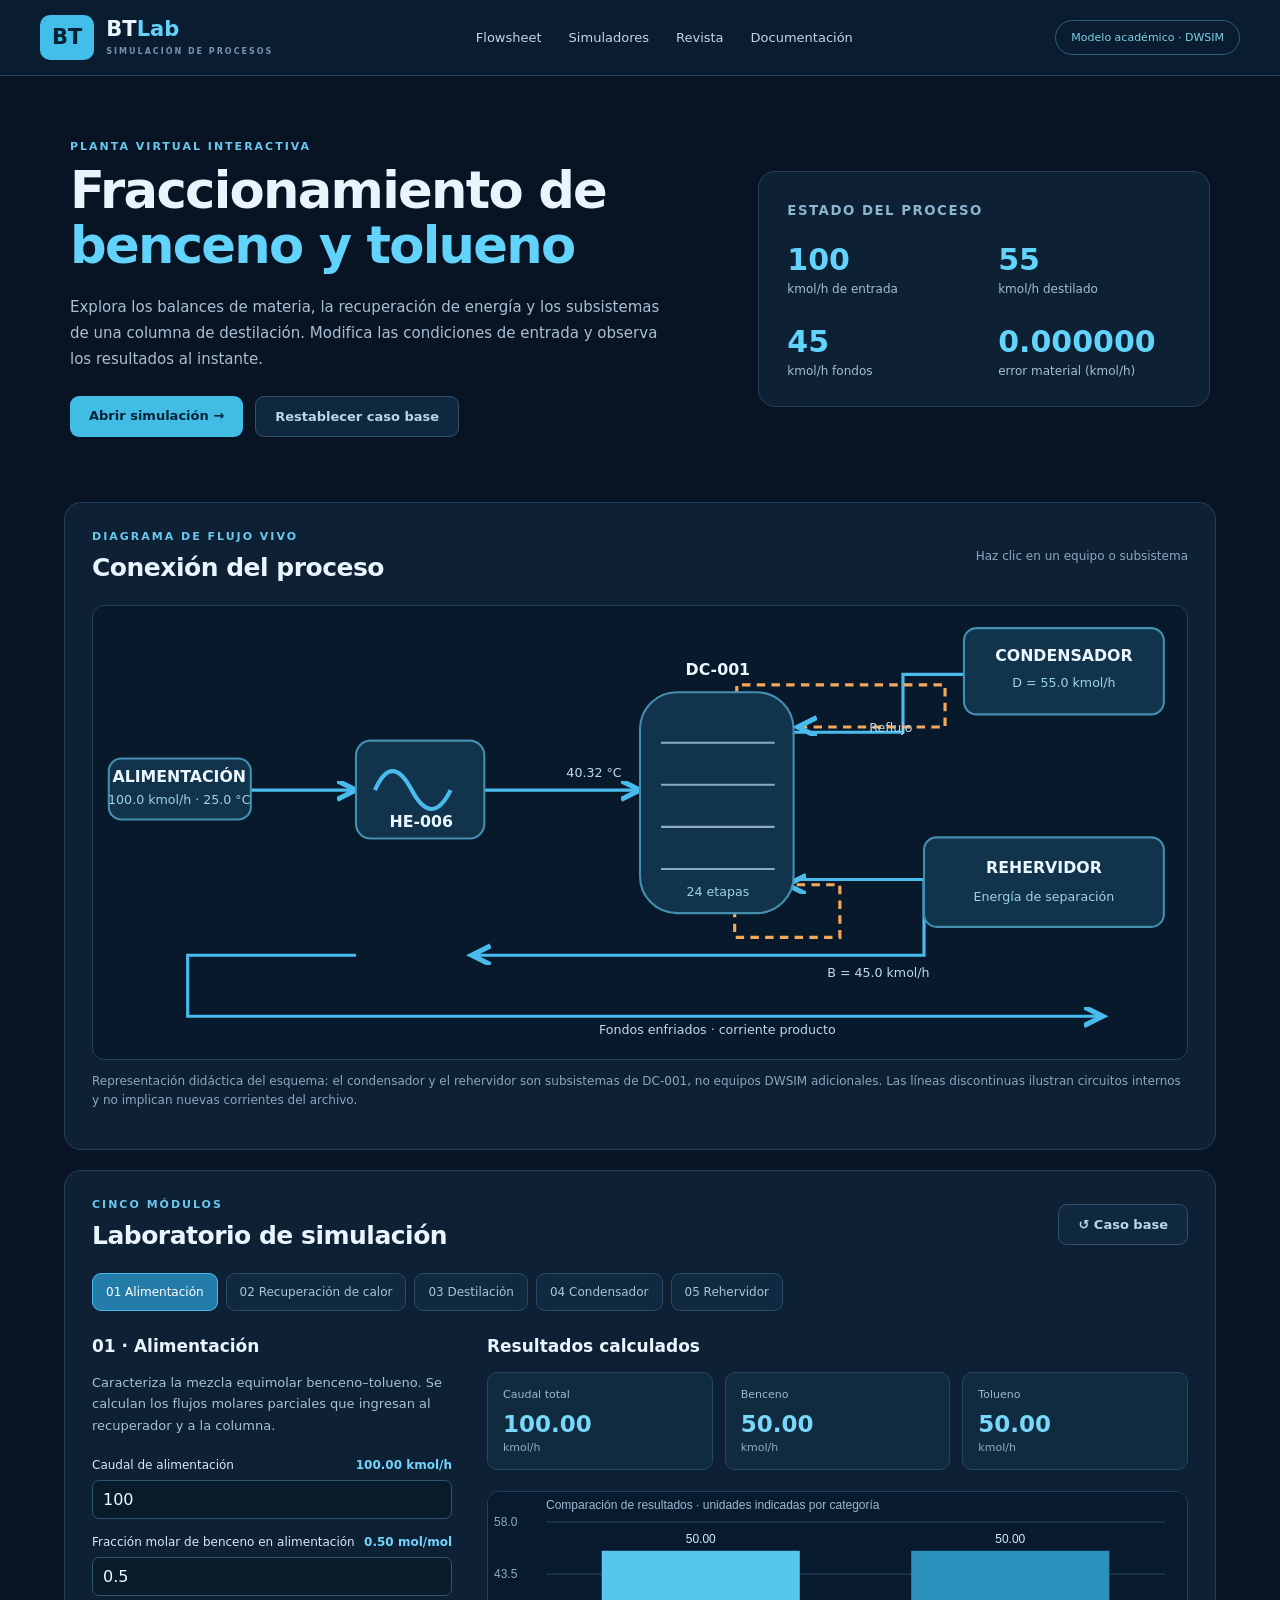
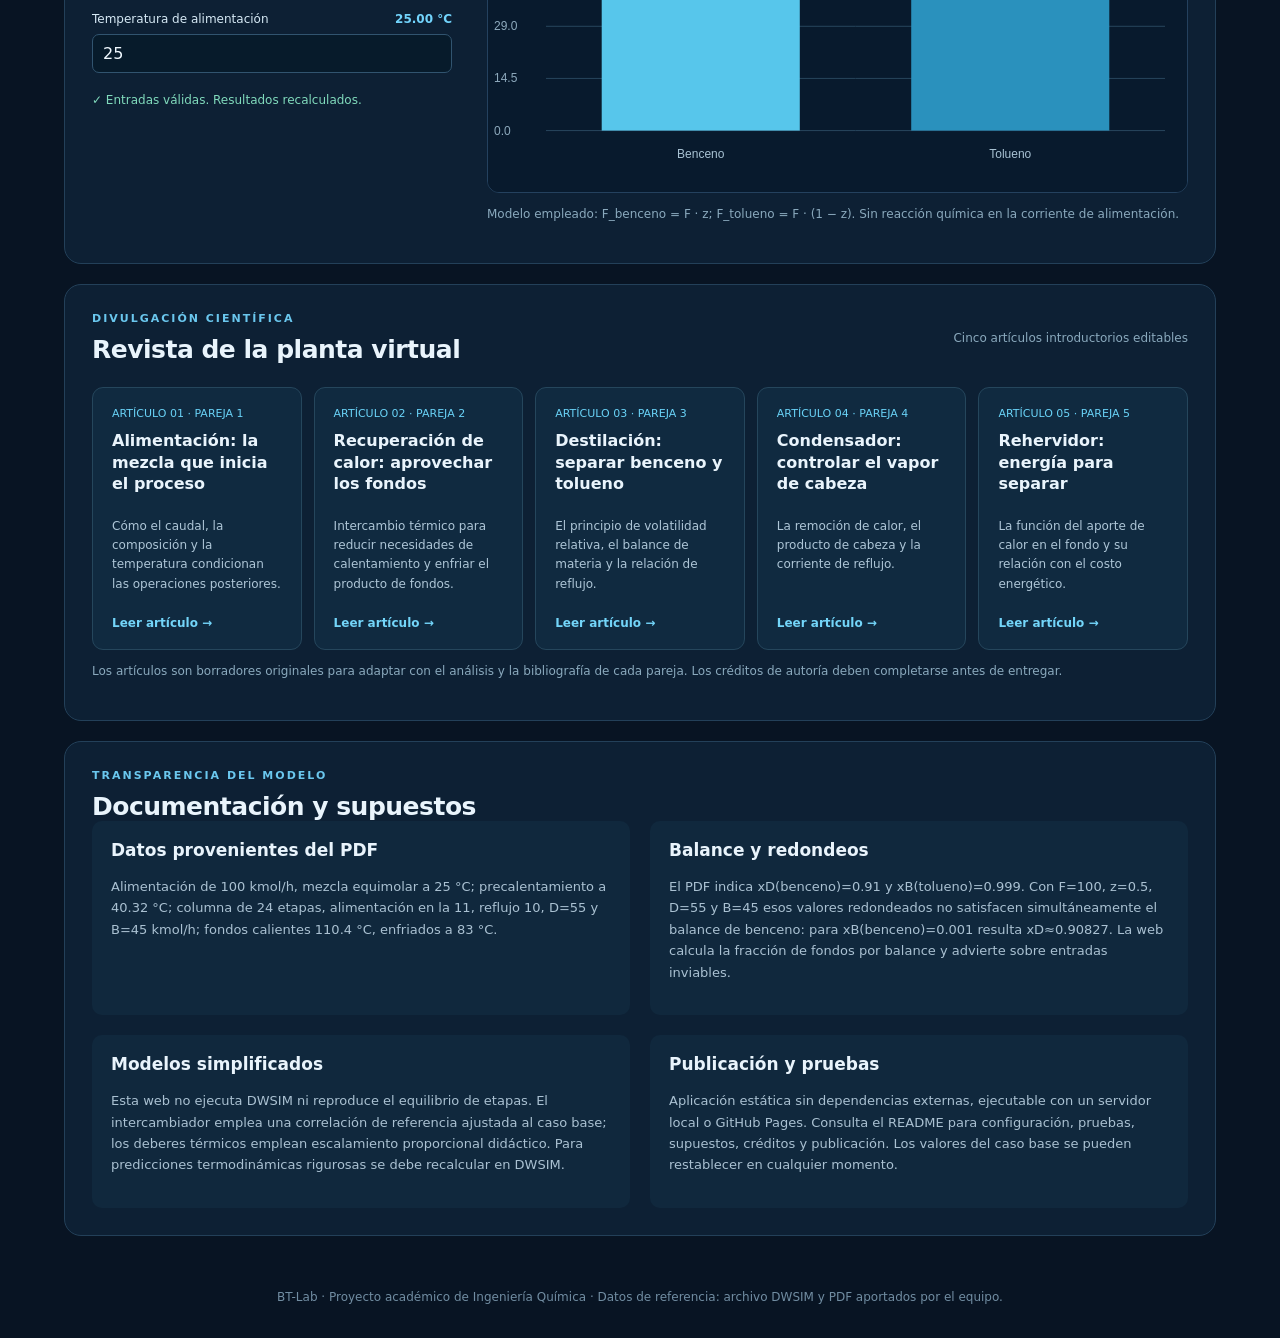
==== index.html @ 38422812 "Add files via upload" ====
<!doctype html><html lang="es"><head><meta charset="UTF-8"><meta name="viewport" content="width=device-width,initial-scale=1"><title>BT-Lab | Fraccionamiento Benceno–Tolueno</title><link rel="stylesheet" href="src/style.css"></head><body><header class="top"><a href="#inicio" class="brand"><span class="logo">BT</span><span>BT<span class="accent">Lab</span><small>SIMULACIÓN DE PROCESOS</small></span></a><nav><a href="#inicio">Flowsheet</a><a href="#simulacion">Simuladores</a><a href="#revista">Revista</a><a href="#documentacion">Documentación</a></nav><span class="pill">Modelo académico · DWSIM</span></header><main><section id="inicio" class="hero"><div><p class="eyebrow">PLANTA VIRTUAL INTERACTIVA</p><h1>Fraccionamiento de <span>benceno y tolueno</span></h1><p>Explora los balances de materia, la recuperación de energía y los subsistemas de una columna de destilación. Modifica las condiciones de entrada y observa los resultados al instante.</p><div class="actions"><a class="primary" href="#simulacion">Abrir simulación →</a><button id="resetTop" class="secondary">Restablecer caso base</button></div></div><div class="summary"><small>ESTADO DEL PROCESO</small><div class="numbers"><div><strong id="sumF">100</strong><span>kmol/h de entrada</span></div><div><strong id="sumD">55</strong><span>kmol/h destilado</span></div><div><strong id="sumB">45</strong><span>kmol/h fondos</span></div><div><strong id="sumBalance">0</strong><span>error material (kmol/h)</span></div></div></div></section><section class="panel"><div class="sectionhead"><div><p class="eyebrow">DIAGRAMA DE FLUJO VIVO</p><h2>Conexión del proceso</h2></div><span class="hint">Haz clic en un equipo o subsistema</span></div><div class="flowwrap"><svg viewBox="0 0 1040 430" role="img" aria-label="Flujo de alimentación por intercambiador hacia columna, destilado superior, fondos hacia intercambiador, condensador y rehervidor" id="flowsheet"><defs><marker id="arrow" markerWidth="8" markerHeight="8" refX="6" refY="3" orient="auto"><path d="M0 0 L6 3 L0 6" fill="none" stroke="#49bbec" stroke-width="1.6"/></marker></defs><g class="pipe" fill="none" stroke="#49bbec" stroke-width="3" marker-end="url(#arrow)"><path d="M60 175 H250"/><path d="M370 175 H520"/><path d="M650 120 H770 V65 H850"/><path d="M650 260 H790 V332 H360"/><path d="M250 332 H90 V390 H960"/></g><g fill="none" stroke="#f3a85c" stroke-width="3" stroke-dasharray="8 6" marker-end="url(#arrow)"><path d="M612 112 V75 H810 V115 H670"/><path d="M610 260 V315 H710 V265 H660"/></g><g class="unit" data-mod="feed"><rect x="15" y="145" width="135" height="58" rx="12"/><text x="82" y="167">ALIMENTACIÓN</text><text class="small" x="82" y="188" id="svgFeed">100 kmol/h · 25 °C</text></g><g class="unit" data-mod="hx"><rect x="250" y="128" width="122" height="93" rx="14"/><path d="M268 175 Q284 139 303 175 T340 175" fill="none" stroke="#49bbec" stroke-width="4"/><text x="312" y="210">HE-006</text></g><g class="unit" data-mod="column"><rect x="520" y="82" width="146" height="210" rx="35"/><path d="M540 130 H648 M540 170 H648 M540 210 H648 M540 250 H648" stroke="#89a9c5" stroke-width="2"/><text x="594" y="66">DC-001</text><text class="small" x="594" y="276">24 etapas</text></g><g class="unit" data-mod="condenser"><rect x="828" y="21" width="190" height="82" rx="12"/><text x="923" y="52">CONDENSADOR</text><text class="small" x="923" y="77" id="svgD">D = 55 kmol/h</text></g><g class="unit" data-mod="reboiler"><rect x="790" y="220" width="228" height="85" rx="12"/><text x="904" y="254">REHERVIDOR</text><text class="small" x="904" y="280">Energía de separación</text></g><text class="stream" x="450" y="163" id="svgPre">40.32 °C</text><text class="stream" x="698" y="353" id="svgB">B = 45 kmol/h</text><text class="stream" x="481" y="407">Fondos enfriados · corriente producto</text><text class="stream" x="738" y="120">Reflujo</text></svg></div><p class="footnote">Representación didáctica del esquema: el condensador y el rehervidor son subsistemas de DC-001, no equipos DWSIM adicionales. Las líneas discontinuas ilustran circuitos internos y no implican nuevas corrientes del archivo.</p></section><section id="simulacion" class="panel"><div class="sectionhead"><div><p class="eyebrow">CINCO MÓDULOS</p><h2>Laboratorio de simulación</h2></div><button id="reset" class="secondary">↺ Caso base</button></div><div class="tabs" role="tablist" id="tabs"><button data-tab="feed" class="selected">01 Alimentación</button><button data-tab="hx">02 Recuperación de calor</button><button data-tab="column">03 Destilación</button><button data-tab="condenser">04 Condensador</button><button data-tab="reboiler">05 Rehervidor</button></div><div class="simgrid"><div><div id="description"></div><div id="controls" class="controls"></div><div class="alert" id="alert" role="status"></div></div><div><h3>Resultados calculados</h3><div id="results" class="resultgrid"></div><canvas id="chart" width="780" height="340" aria-label="Gráfica de resultados calculados"></canvas><p id="method" class="footnote"></p></div></div></section><section id="revista" class="panel"><div class="sectionhead"><div><p class="eyebrow">DIVULGACIÓN CIENTÍFICA</p><h2>Revista de la planta virtual</h2></div><span class="hint">Cinco artículos introductorios editables</span></div><div id="articles" class="articles"></div><p class="footnote">Los artículos son borradores originales para adaptar con el análisis y la bibliografía de cada pareja. Los créditos de autoría deben completarse antes de entregar.</p></section><section id="documentacion" class="panel"><p class="eyebrow">TRANSPARENCIA DEL MODELO</p><h2>Documentación y supuestos</h2><div class="docgrid"><div><h3>Datos provenientes del PDF</h3><p>Alimentación de 100 kmol/h, mezcla equimolar a 25 °C; precalentamiento a 40.32 °C; columna de 24 etapas, alimentación en la 11, reflujo 10, D=55 y B=45 kmol/h; fondos calientes 110.4 °C, enfriados a 83 °C.</p></div><div><h3>Balance y redondeos</h3><p>El PDF indica xD(benceno)=0.91 y xB(tolueno)=0.999. Con F=100, z=0.5, D=55 y B=45 esos valores redondeados no satisfacen simultáneamente el balance de benceno: para xB(benceno)=0.001 resulta xD≈0.90827. La web calcula la fracción de fondos por balance y advierte sobre entradas inviables.</p></div><div><h3>Modelos simplificados</h3><p>Esta web no ejecuta DWSIM ni reproduce el equilibrio de etapas. El intercambiador emplea una correlación de referencia ajustada al caso base; los deberes térmicos emplean escalamiento proporcional didáctico. Para predicciones termodinámicas rigurosas se debe recalcular en DWSIM.</p></div><div><h3>Publicación y pruebas</h3><p>Aplicación estática sin dependencias externas, ejecutable con un servidor local o GitHub Pages. Consulta el README para configuración, pruebas, supuestos, créditos y publicación. Los valores del caso base se pueden restablecer en cualquier momento.</p></div></div></section></main><footer>BT-Lab · Proyecto académico de Ingeniería Química · Datos de referencia: archivo DWSIM y PDF aportados por el equipo.</footer><script type="module" src="src/app.js"></script></body></html>
---- src/style.css ----
:root{font-family:Inter,ui-sans-serif,system-ui,-apple-system,Segoe UI,sans-serif;color:#e9f4fc;background:#081423;font-synthesis:none}*{box-sizing:border-box}html{scroll-behavior:smooth}body{margin:0}button,input{font:inherit}a{color:inherit;text-decoration:none}button{cursor:pointer}.top{height:76px;border-bottom:1px solid #23405b;display:flex;align-items:center;justify-content:space-between;padding:0 max(30px,calc((100vw - 1200px)/2));background:#0a1c30;position:sticky;top:0;z-index:10;gap:16px}.brand{display:flex;align-items:center;gap:12px;font-size:21px;font-weight:850;line-height:1}.brand small{display:block;color:#7792aa;font-size:8px;letter-spacing:2px;margin-top:8px}.logo{background:#42bfe9;color:#052235;border-radius:10px;padding:12px}.accent,.hero h1 span{color:#62d3fa}.top nav{display:flex;gap:27px;font-size:13px;color:#c3d6e6}.top nav a:hover{color:#62d3fa}.pill{border:1px solid #2d6077;border-radius:25px;color:#82cfe4;padding:10px 15px;font-size:11px}main{max-width:1200px;margin:auto;padding:0 24px}.hero{display:grid;grid-template-columns:1.4fr 1fr;gap:56px;padding:64px 6px 45px;align-items:center}.eyebrow{color:#6ac7ee;font-size:11px;font-weight:750;letter-spacing:2px;margin:0 0 10px}h1{font-size:clamp(34px,4vw,54px);line-height:1.08;letter-spacing:-1.7px;margin:8px 0 20px}h2{font-size:25px;letter-spacing:-.5px;margin:0}h3{font-size:17px;margin:0 0 16px}.hero p:not(.eyebrow){line-height:1.75;color:#a8bfd2;font-size:15px;max-width:600px}.actions{display:flex;gap:12px;margin-top:24px;flex-wrap:wrap}.primary,.secondary{padding:12px 19px;border-radius:9px;border:1px solid #31516d;font-size:13px;font-weight:700}.primary{background:#41bde5;color:#062238;border:none}.secondary{background:#10283f;color:#b7d7e8}.primary:hover{background:#81dafa}.secondary:hover{background:#173c59}.summary,.panel{background:#0d2034;border:1px solid #234059;border-radius:17px}.summary{padding:28px}.summary small{letter-spacing:1.5px;color:#8bb4cd;font-weight:700}.numbers{display:grid;grid-template-columns:1fr 1fr;gap:28px;margin-top:23px}.numbers div{display:flex;flex-direction:column;gap:5px}.numbers strong{color:#62d3fa;font-size:30px}.numbers span{font-size:12px;color:#a4bfd0}.panel{margin:20px 0;padding:27px}.sectionhead{display:flex;justify-content:space-between;align-items:center;margin-bottom:23px;gap:20px}.hint,.footnote{color:#8aa9bd;font-size:12px;line-height:1.6}.flowwrap{overflow:auto;background:#07192b;border:1px solid #234159;border-radius:12px}#flowsheet{width:100%;min-width:850px;height:auto;display:block}#flowsheet .unit{cursor:pointer}#flowsheet .unit rect{fill:#12334c;stroke:#448eb0;stroke-width:2}#flowsheet .unit:hover rect{stroke:#7ee9ff;fill:#194862}#flowsheet .unit text{fill:#ebf7ff;font-size:15px;text-anchor:middle;font-weight:750;pointer-events:none}#flowsheet .unit .small{fill:#9cd2e7;font-weight:500;font-size:12px}#flowsheet .stream{fill:#bedbea;font-size:12px}.tabs{display:flex;flex-wrap:wrap;gap:8px;margin-bottom:25px}.tabs button{border:1px solid #294b66;background:#102940;color:#a7c4d7;padding:11px 13px;border-radius:9px;font-size:12px}.tabs button.selected{background:#247da9;color:white;border-color:#45bdeb}.simgrid{display:grid;grid-template-columns:360px 1fr;gap:35px}.subdesc{color:#a7c0d2;line-height:1.65;font-size:13px}.controls{display:grid;gap:16px;margin-top:22px}.field{display:block}.field span{display:flex;justify-content:space-between;color:#d6e9f5;font-size:12px;margin-bottom:8px}.field b{color:#72d4fc;font-weight:600}.field input{width:100%;accent-color:#51c5e9}.field input[type=number]{background:#071b2b;color:#f0f9ff;border:1px solid #31546f;border-radius:7px;padding:9px 10px}.resultgrid{display:grid;grid-template-columns:repeat(3,minmax(0,1fr));gap:12px;margin-bottom:21px}.result{background:#102a40;border:1px solid #244760;padding:15px;border-radius:10px;min-height:93px}.result small{display:block;color:#9bbace;font-size:11px;margin-bottom:10px}.result strong{font-size:23px;color:#79d8fa;word-break:break-word}.result em{display:block;font-style:normal;color:#8eacc0;font-size:11px;margin-top:4px}.alert{min-height:20px;margin-top:18px;font-size:12px;line-height:1.5;color:#ffbd80}.alert.ok{color:#80dabc}#chart{width:100%;background:#081a2d;border:1px solid #24415e;border-radius:12px;display:block}.articles{display:grid;grid-template-columns:repeat(5,1fr);gap:12px}.article{background:#102a40;border:1px solid #25465c;border-radius:11px;padding:19px;display:flex;flex-direction:column;gap:10px}.article small{color:#69d2f6;font-size:11px}.article h3{font-size:16px;line-height:1.35;margin:0}.article p{font-size:12px;color:#aec6d7;line-height:1.6;flex:1}.article a{color:#73d5f9;font-size:12px;font-weight:700}.docgrid{display:grid;grid-template-columns:1fr 1fr;gap:20px}.docgrid>div{background:#10283d;padding:19px;border-radius:10px}.docgrid p{color:#aac1d2;line-height:1.65;font-size:13px}footer{text-align:center;padding:34px 20px;color:#718da2;font-size:12px}@media(max-width:950px){.hero,.simgrid{grid-template-columns:1fr}.articles{grid-template-columns:repeat(2,1fr)}.top nav{gap:10px}.pill{display:none}}@media(max-width:600px){.top{padding:12px 16px;height:auto;align-items:flex-start}.top nav{flex-wrap:wrap;justify-content:flex-end;font-size:11px}main{padding:0 12px}.hero{padding:38px 4px 14px;gap:24px}.panel{padding:18px}.sectionhead{align-items:flex-start}.resultgrid{grid-template-columns:repeat(2,1fr)}.docgrid,.articles{grid-template-columns:1fr}h1{font-size:36px}}
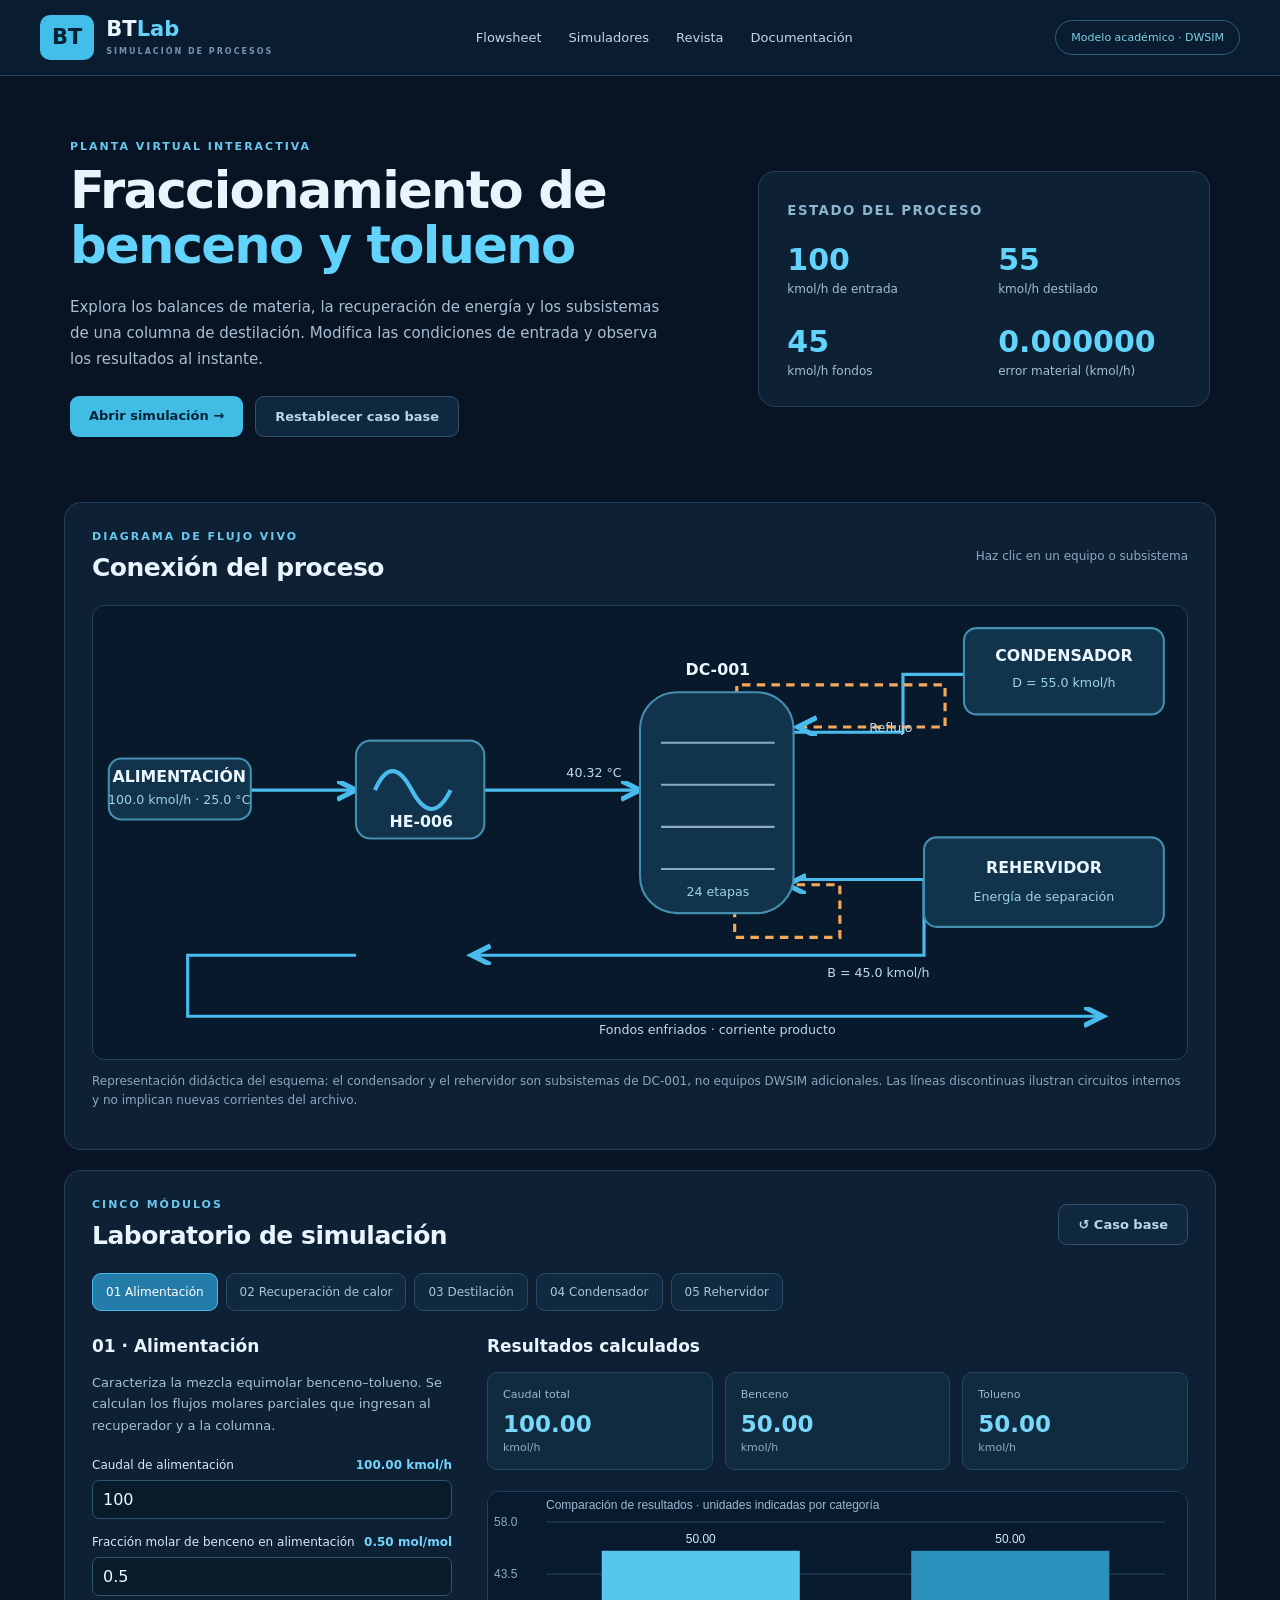
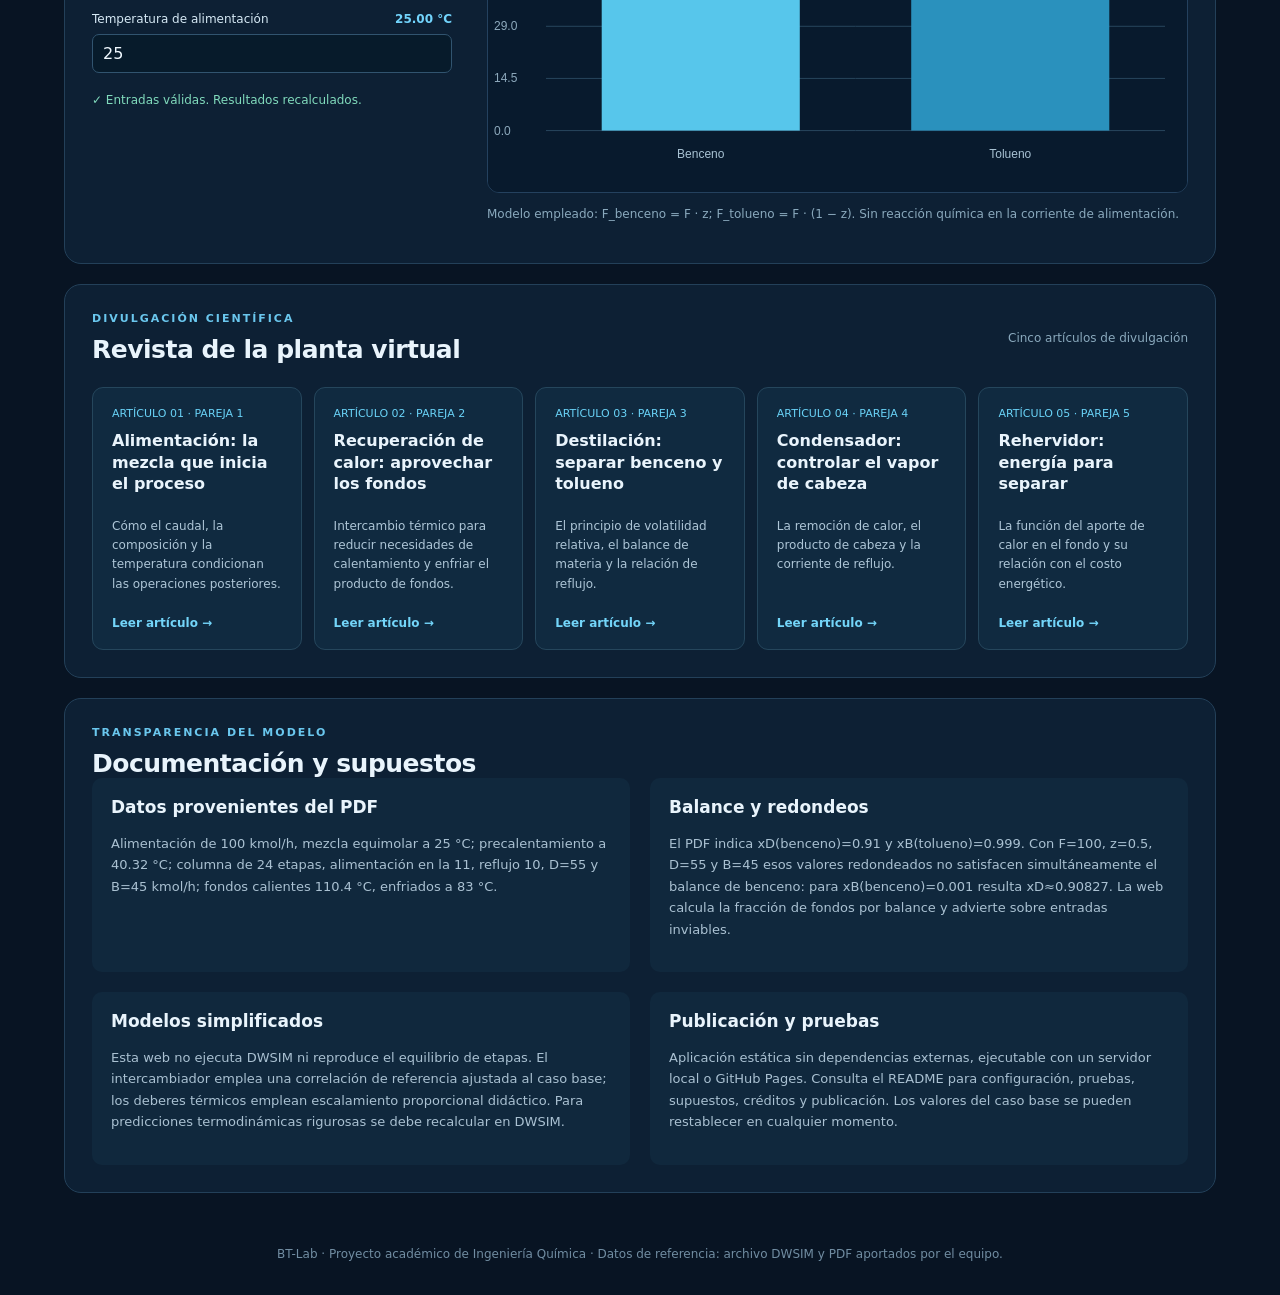
==== commit 8254d998: "Add files via upload" ====
--- a/index.html
+++ b/index.html
@@ -1 +1 @@
-<!doctype html><html lang="es"><head><meta charset="UTF-8"><meta name="viewport" content="width=device-width,initial-scale=1"><title>BT-Lab | Fraccionamiento Benceno–Tolueno</title><link rel="stylesheet" href="src/style.css"></head><body><header class="top"><a href="#inicio" class="brand"><span class="logo">BT</span><span>BT<span class="accent">Lab</span><small>SIMULACIÓN DE PROCESOS</small></span></a><nav><a href="#inicio">Flowsheet</a><a href="#simulacion">Simuladores</a><a href="#revista">Revista</a><a href="#documentacion">Documentación</a></nav><span class="pill">Modelo académico · DWSIM</span></header><main><section id="inicio" class="hero"><div><p class="eyebrow">PLANTA VIRTUAL INTERACTIVA</p><h1>Fraccionamiento de <span>benceno y tolueno</span></h1><p>Explora los balances de materia, la recuperación de energía y los subsistemas de una columna de destilación. Modifica las condiciones de entrada y observa los resultados al instante.</p><div class="actions"><a class="primary" href="#simulacion">Abrir simulación →</a><button id="resetTop" class="secondary">Restablecer caso base</button></div></div><div class="summary"><small>ESTADO DEL PROCESO</small><div class="numbers"><div><strong id="sumF">100</strong><span>kmol/h de entrada</span></div><div><strong id="sumD">55</strong><span>kmol/h destilado</span></div><div><strong id="sumB">45</strong><span>kmol/h fondos</span></div><div><strong id="sumBalance">0</strong><span>error material (kmol/h)</span></div></div></div></section><section class="panel"><div class="sectionhead"><div><p class="eyebrow">DIAGRAMA DE FLUJO VIVO</p><h2>Conexión del proceso</h2></div><span class="hint">Haz clic en un equipo o subsistema</span></div><div class="flowwrap"><svg viewBox="0 0 1040 430" role="img" aria-label="Flujo de alimentación por intercambiador hacia columna, destilado superior, fondos hacia intercambiador, condensador y rehervidor" id="flowsheet"><defs><marker id="arrow" markerWidth="8" markerHeight="8" refX="6" refY="3" orient="auto"><path d="M0 0 L6 3 L0 6" fill="none" stroke="#49bbec" stroke-width="1.6"/></marker></defs><g class="pipe" fill="none" stroke="#49bbec" stroke-width="3" marker-end="url(#arrow)"><path d="M60 175 H250"/><path d="M370 175 H520"/><path d="M650 120 H770 V65 H850"/><path d="M650 260 H790 V332 H360"/><path d="M250 332 H90 V390 H960"/></g><g fill="none" stroke="#f3a85c" stroke-width="3" stroke-dasharray="8 6" marker-end="url(#arrow)"><path d="M612 112 V75 H810 V115 H670"/><path d="M610 260 V315 H710 V265 H660"/></g><g class="unit" data-mod="feed"><rect x="15" y="145" width="135" height="58" rx="12"/><text x="82" y="167">ALIMENTACIÓN</text><text class="small" x="82" y="188" id="svgFeed">100 kmol/h · 25 °C</text></g><g class="unit" data-mod="hx"><rect x="250" y="128" width="122" height="93" rx="14"/><path d="M268 175 Q284 139 303 175 T340 175" fill="none" stroke="#49bbec" stroke-width="4"/><text x="312" y="210">HE-006</text></g><g class="unit" data-mod="column"><rect x="520" y="82" width="146" height="210" rx="35"/><path d="M540 130 H648 M540 170 H648 M540 210 H648 M540 250 H648" stroke="#89a9c5" stroke-width="2"/><text x="594" y="66">DC-001</text><text class="small" x="594" y="276">24 etapas</text></g><g class="unit" data-mod="condenser"><rect x="828" y="21" width="190" height="82" rx="12"/><text x="923" y="52">CONDENSADOR</text><text class="small" x="923" y="77" id="svgD">D = 55 kmol/h</text></g><g class="unit" data-mod="reboiler"><rect x="790" y="220" width="228" height="85" rx="12"/><text x="904" y="254">REHERVIDOR</text><text class="small" x="904" y="280">Energía de separación</text></g><text class="stream" x="450" y="163" id="svgPre">40.32 °C</text><text class="stream" x="698" y="353" id="svgB">B = 45 kmol/h</text><text class="stream" x="481" y="407">Fondos enfriados · corriente producto</text><text class="stream" x="738" y="120">Reflujo</text></svg></div><p class="footnote">Representación didáctica del esquema: el condensador y el rehervidor son subsistemas de DC-001, no equipos DWSIM adicionales. Las líneas discontinuas ilustran circuitos internos y no implican nuevas corrientes del archivo.</p></section><section id="simulacion" class="panel"><div class="sectionhead"><div><p class="eyebrow">CINCO MÓDULOS</p><h2>Laboratorio de simulación</h2></div><button id="reset" class="secondary">↺ Caso base</button></div><div class="tabs" role="tablist" id="tabs"><button data-tab="feed" class="selected">01 Alimentación</button><button data-tab="hx">02 Recuperación de calor</button><button data-tab="column">03 Destilación</button><button data-tab="condenser">04 Condensador</button><button data-tab="reboiler">05 Rehervidor</button></div><div class="simgrid"><div><div id="description"></div><div id="controls" class="controls"></div><div class="alert" id="alert" role="status"></div></div><div><h3>Resultados calculados</h3><div id="results" class="resultgrid"></div><canvas id="chart" width="780" height="340" aria-label="Gráfica de resultados calculados"></canvas><p id="method" class="footnote"></p></div></div></section><section id="revista" class="panel"><div class="sectionhead"><div><p class="eyebrow">DIVULGACIÓN CIENTÍFICA</p><h2>Revista de la planta virtual</h2></div><span class="hint">Cinco artículos introductorios editables</span></div><div id="articles" class="articles"></div><p class="footnote">Los artículos son borradores originales para adaptar con el análisis y la bibliografía de cada pareja. Los créditos de autoría deben completarse antes de entregar.</p></section><section id="documentacion" class="panel"><p class="eyebrow">TRANSPARENCIA DEL MODELO</p><h2>Documentación y supuestos</h2><div class="docgrid"><div><h3>Datos provenientes del PDF</h3><p>Alimentación de 100 kmol/h, mezcla equimolar a 25 °C; precalentamiento a 40.32 °C; columna de 24 etapas, alimentación en la 11, reflujo 10, D=55 y B=45 kmol/h; fondos calientes 110.4 °C, enfriados a 83 °C.</p></div><div><h3>Balance y redondeos</h3><p>El PDF indica xD(benceno)=0.91 y xB(tolueno)=0.999. Con F=100, z=0.5, D=55 y B=45 esos valores redondeados no satisfacen simultáneamente el balance de benceno: para xB(benceno)=0.001 resulta xD≈0.90827. La web calcula la fracción de fondos por balance y advierte sobre entradas inviables.</p></div><div><h3>Modelos simplificados</h3><p>Esta web no ejecuta DWSIM ni reproduce el equilibrio de etapas. El intercambiador emplea una correlación de referencia ajustada al caso base; los deberes térmicos emplean escalamiento proporcional didáctico. Para predicciones termodinámicas rigurosas se debe recalcular en DWSIM.</p></div><div><h3>Publicación y pruebas</h3><p>Aplicación estática sin dependencias externas, ejecutable con un servidor local o GitHub Pages. Consulta el README para configuración, pruebas, supuestos, créditos y publicación. Los valores del caso base se pueden restablecer en cualquier momento.</p></div></div></section></main><footer>BT-Lab · Proyecto académico de Ingeniería Química · Datos de referencia: archivo DWSIM y PDF aportados por el equipo.</footer><script type="module" src="src/app.js"></script></body></html>
+<!doctype html><html lang="es"><head><meta charset="UTF-8"><meta name="viewport" content="width=device-width,initial-scale=1"><title>BT-Lab | Fraccionamiento Benceno–Tolueno</title><link rel="stylesheet" href="src/style.css"></head><body><header class="top"><a href="#inicio" class="brand"><span class="logo">BT</span><span>BT<span class="accent">Lab</span><small>SIMULACIÓN DE PROCESOS</small></span></a><nav><a href="#inicio">Flowsheet</a><a href="#simulacion">Simuladores</a><a href="#revista">Revista</a><a href="#documentacion">Documentación</a></nav><span class="pill">Modelo académico · DWSIM</span></header><main><section id="inicio" class="hero"><div><p class="eyebrow">PLANTA VIRTUAL INTERACTIVA</p><h1>Fraccionamiento de <span>benceno y tolueno</span></h1><p>Explora los balances de materia, la recuperación de energía y los subsistemas de una columna de destilación. Modifica las condiciones de entrada y observa los resultados al instante.</p><div class="actions"><a class="primary" href="#simulacion">Abrir simulación →</a><button id="resetTop" class="secondary">Restablecer caso base</button></div></div><div class="summary"><small>ESTADO DEL PROCESO</small><div class="numbers"><div><strong id="sumF">100</strong><span>kmol/h de entrada</span></div><div><strong id="sumD">55</strong><span>kmol/h destilado</span></div><div><strong id="sumB">45</strong><span>kmol/h fondos</span></div><div><strong id="sumBalance">0</strong><span>error material (kmol/h)</span></div></div></div></section><section class="panel"><div class="sectionhead"><div><p class="eyebrow">DIAGRAMA DE FLUJO VIVO</p><h2>Conexión del proceso</h2></div><span class="hint">Haz clic en un equipo o subsistema</span></div><div class="flowwrap"><svg viewBox="0 0 1040 430" role="img" aria-label="Flujo de alimentación por intercambiador hacia columna, destilado superior, fondos hacia intercambiador, condensador y rehervidor" id="flowsheet"><defs><marker id="arrow" markerWidth="8" markerHeight="8" refX="6" refY="3" orient="auto"><path d="M0 0 L6 3 L0 6" fill="none" stroke="#49bbec" stroke-width="1.6"/></marker></defs><g class="pipe" fill="none" stroke="#49bbec" stroke-width="3" marker-end="url(#arrow)"><path d="M60 175 H250"/><path d="M370 175 H520"/><path d="M650 120 H770 V65 H850"/><path d="M650 260 H790 V332 H360"/><path d="M250 332 H90 V390 H960"/></g><g fill="none" stroke="#f3a85c" stroke-width="3" stroke-dasharray="8 6" marker-end="url(#arrow)"><path d="M612 112 V75 H810 V115 H670"/><path d="M610 260 V315 H710 V265 H660"/></g><g class="unit" data-mod="feed"><rect x="15" y="145" width="135" height="58" rx="12"/><text x="82" y="167">ALIMENTACIÓN</text><text class="small" x="82" y="188" id="svgFeed">100 kmol/h · 25 °C</text></g><g class="unit" data-mod="hx"><rect x="250" y="128" width="122" height="93" rx="14"/><path d="M268 175 Q284 139 303 175 T340 175" fill="none" stroke="#49bbec" stroke-width="4"/><text x="312" y="210">HE-006</text></g><g class="unit" data-mod="column"><rect x="520" y="82" width="146" height="210" rx="35"/><path d="M540 130 H648 M540 170 H648 M540 210 H648 M540 250 H648" stroke="#89a9c5" stroke-width="2"/><text x="594" y="66">DC-001</text><text class="small" x="594" y="276">24 etapas</text></g><g class="unit" data-mod="condenser"><rect x="828" y="21" width="190" height="82" rx="12"/><text x="923" y="52">CONDENSADOR</text><text class="small" x="923" y="77" id="svgD">D = 55 kmol/h</text></g><g class="unit" data-mod="reboiler"><rect x="790" y="220" width="228" height="85" rx="12"/><text x="904" y="254">REHERVIDOR</text><text class="small" x="904" y="280">Energía de separación</text></g><text class="stream" x="450" y="163" id="svgPre">40.32 °C</text><text class="stream" x="698" y="353" id="svgB">B = 45 kmol/h</text><text class="stream" x="481" y="407">Fondos enfriados · corriente producto</text><text class="stream" x="738" y="120">Reflujo</text></svg></div><p class="footnote">Representación didáctica del esquema: el condensador y el rehervidor son subsistemas de DC-001, no equipos DWSIM adicionales. Las líneas discontinuas ilustran circuitos internos y no implican nuevas corrientes del archivo.</p></section><section id="simulacion" class="panel"><div class="sectionhead"><div><p class="eyebrow">CINCO MÓDULOS</p><h2>Laboratorio de simulación</h2></div><button id="reset" class="secondary">↺ Caso base</button></div><div class="tabs" role="tablist" id="tabs"><button data-tab="feed" class="selected">01 Alimentación</button><button data-tab="hx">02 Recuperación de calor</button><button data-tab="column">03 Destilación</button><button data-tab="condenser">04 Condensador</button><button data-tab="reboiler">05 Rehervidor</button></div><div class="simgrid"><div><div id="description"></div><div id="controls" class="controls"></div><div class="alert" id="alert" role="status"></div></div><div><h3>Resultados calculados</h3><div id="results" class="resultgrid"></div><canvas id="chart" width="780" height="340" aria-label="Gráfica de resultados calculados"></canvas><p id="method" class="footnote"></p></div></div></section><section id="revista" class="panel"><div class="sectionhead"><div><p class="eyebrow">DIVULGACIÓN CIENTÍFICA</p><h2>Revista de la planta virtual</h2></div><span class="hint">Cinco artículos de divulgación</span></div><div id="articles" class="articles"></div></section><section id="documentacion" class="panel"><p class="eyebrow">TRANSPARENCIA DEL MODELO</p><h2>Documentación y supuestos</h2><div class="docgrid"><div><h3>Datos provenientes del PDF</h3><p>Alimentación de 100 kmol/h, mezcla equimolar a 25 °C; precalentamiento a 40.32 °C; columna de 24 etapas, alimentación en la 11, reflujo 10, D=55 y B=45 kmol/h; fondos calientes 110.4 °C, enfriados a 83 °C.</p></div><div><h3>Balance y redondeos</h3><p>El PDF indica xD(benceno)=0.91 y xB(tolueno)=0.999. Con F=100, z=0.5, D=55 y B=45 esos valores redondeados no satisfacen simultáneamente el balance de benceno: para xB(benceno)=0.001 resulta xD≈0.90827. La web calcula la fracción de fondos por balance y advierte sobre entradas inviables.</p></div><div><h3>Modelos simplificados</h3><p>Esta web no ejecuta DWSIM ni reproduce el equilibrio de etapas. El intercambiador emplea una correlación de referencia ajustada al caso base; los deberes térmicos emplean escalamiento proporcional didáctico. Para predicciones termodinámicas rigurosas se debe recalcular en DWSIM.</p></div><div><h3>Publicación y pruebas</h3><p>Aplicación estática sin dependencias externas, ejecutable con un servidor local o GitHub Pages. Consulta el README para configuración, pruebas, supuestos, créditos y publicación. Los valores del caso base se pueden restablecer en cualquier momento.</p></div></div></section></main><footer>BT-Lab · Proyecto académico de Ingeniería Química · Datos de referencia: archivo DWSIM y PDF aportados por el equipo.</footer><script type="module" src="src/app.js"></script></body></html>
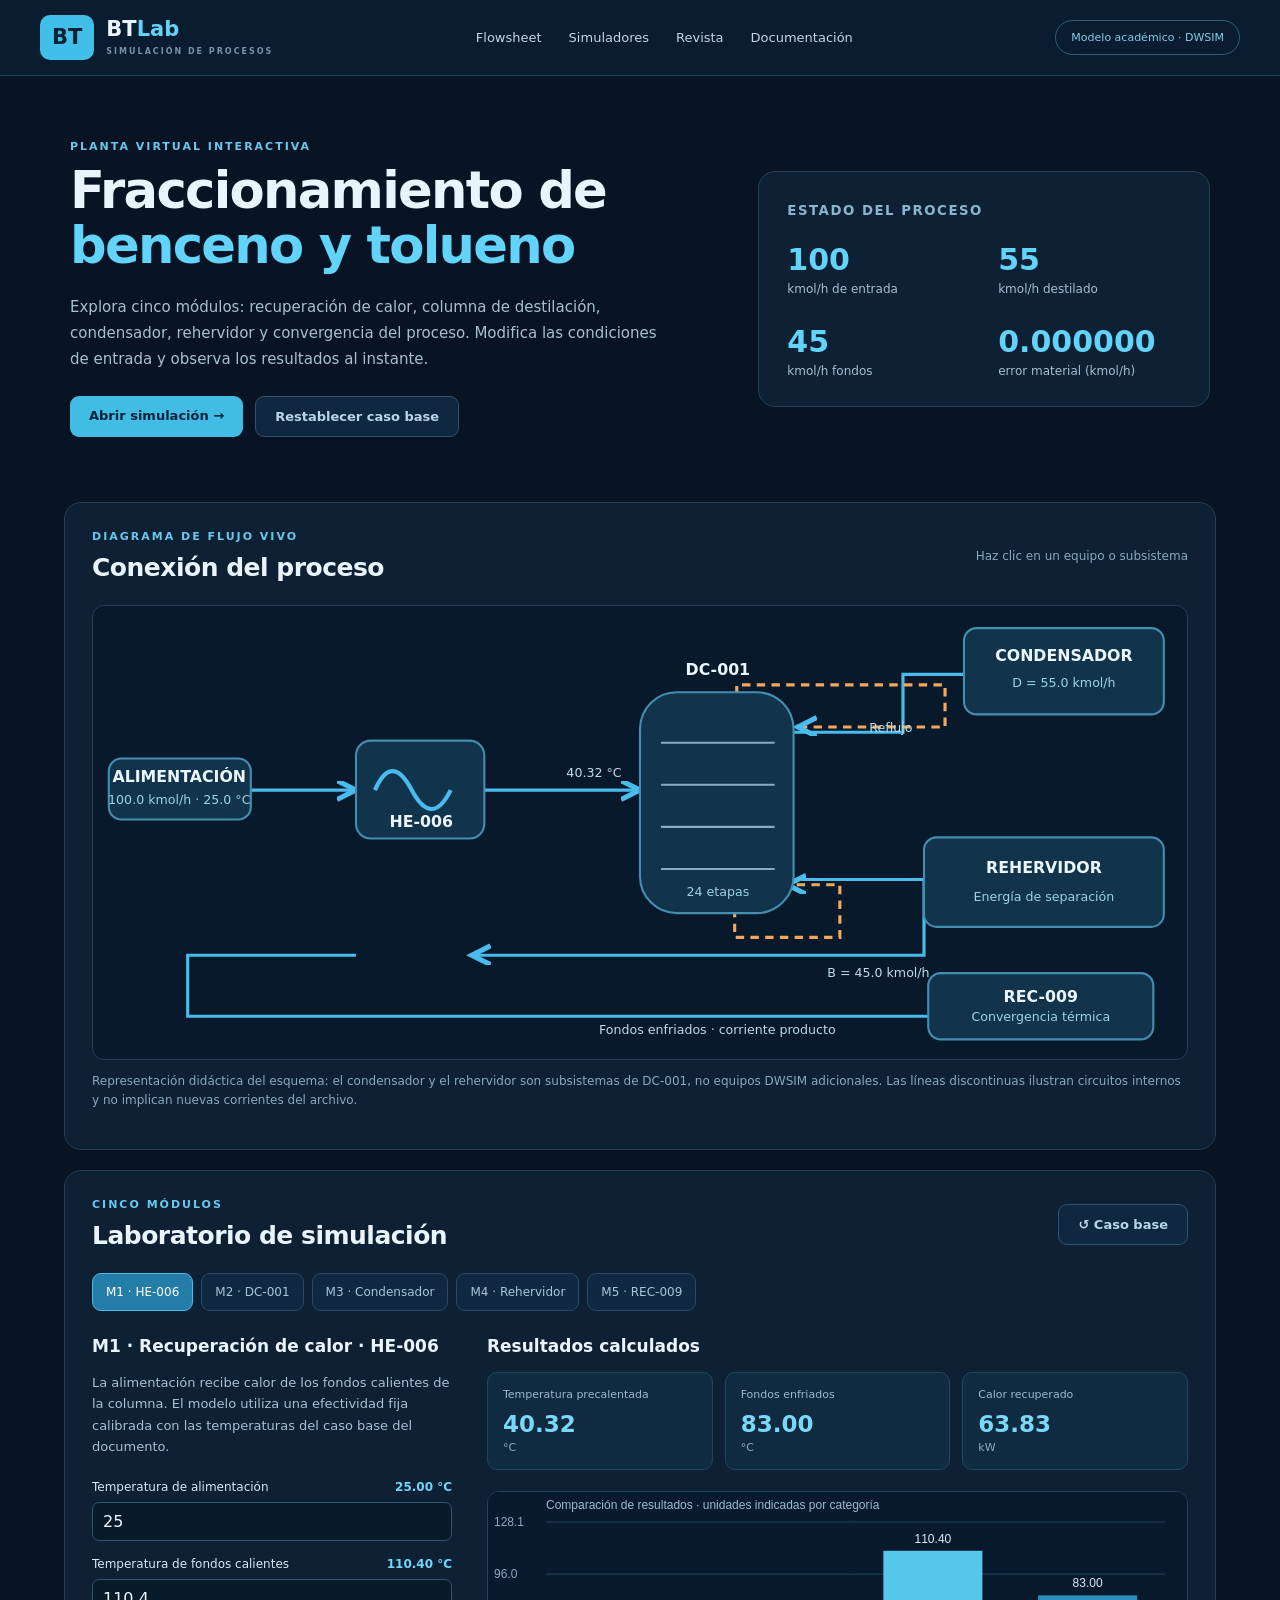
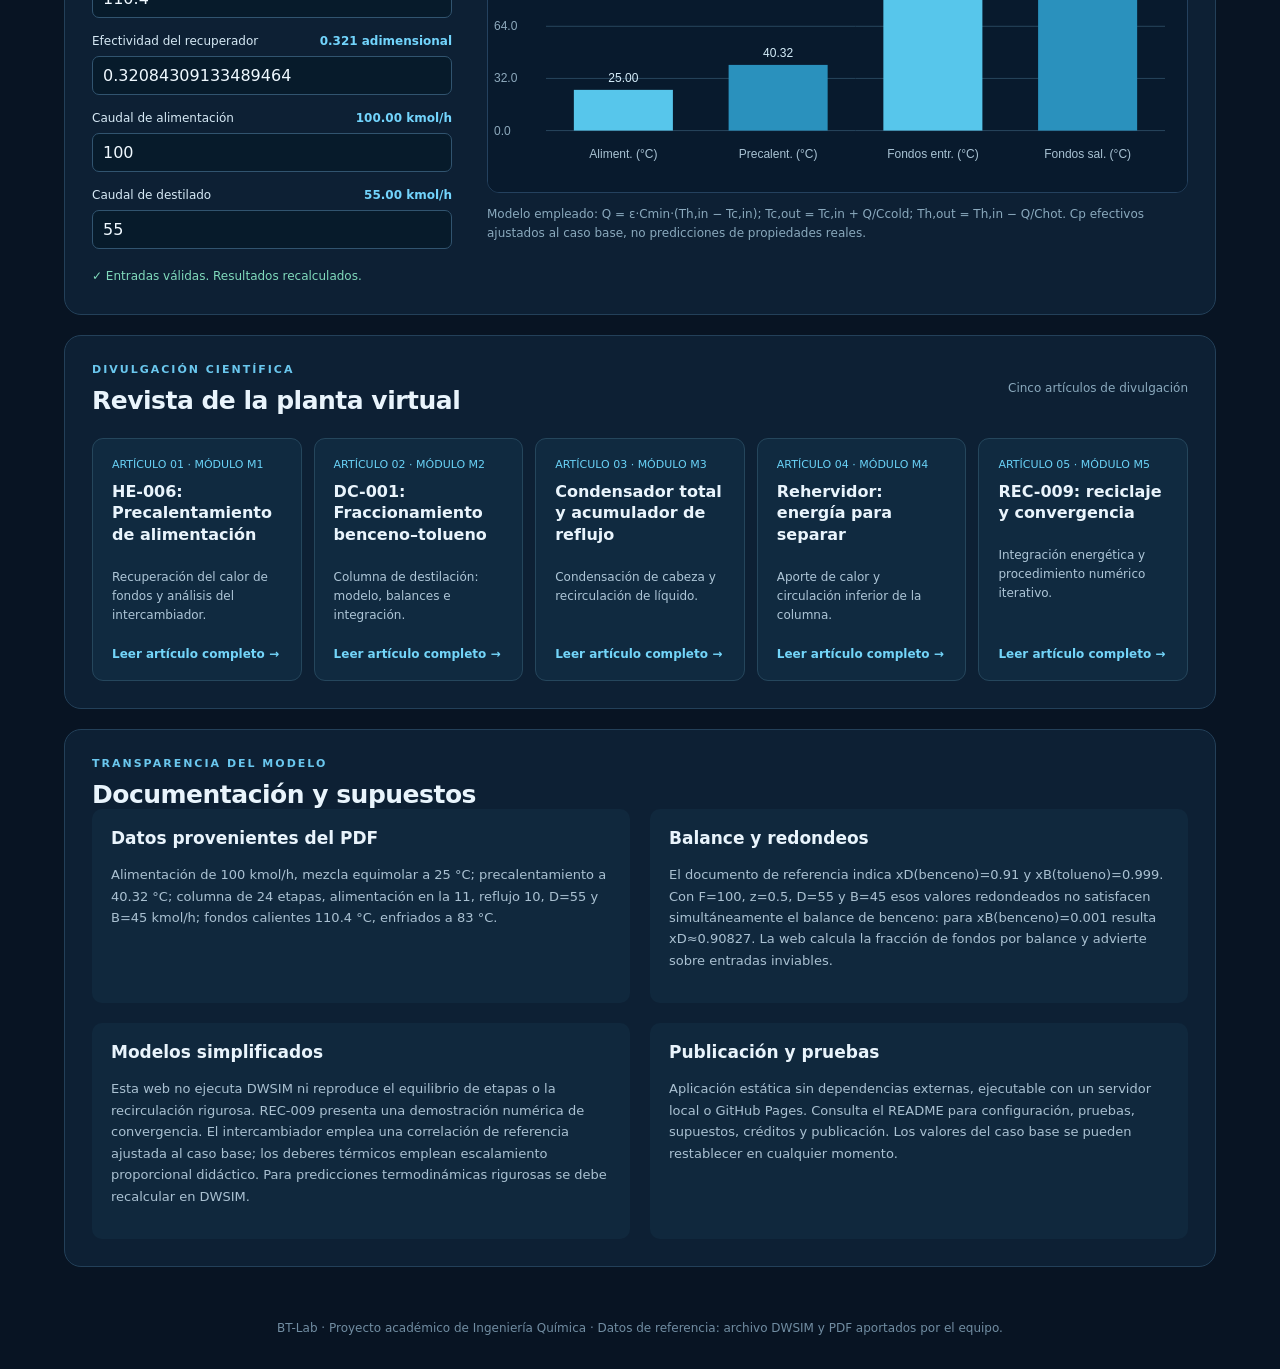
==== commit 8a02355a: "Add files via upload" ====
--- a/index.html
+++ b/index.html
@@ -1 +1 @@
-<!doctype html><html lang="es"><head><meta charset="UTF-8"><meta name="viewport" content="width=device-width,initial-scale=1"><title>BT-Lab | Fraccionamiento Benceno–Tolueno</title><link rel="stylesheet" href="src/style.css"></head><body><header class="top"><a href="#inicio" class="brand"><span class="logo">BT</span><span>BT<span class="accent">Lab</span><small>SIMULACIÓN DE PROCESOS</small></span></a><nav><a href="#inicio">Flowsheet</a><a href="#simulacion">Simuladores</a><a href="#revista">Revista</a><a href="#documentacion">Documentación</a></nav><span class="pill">Modelo académico · DWSIM</span></header><main><section id="inicio" class="hero"><div><p class="eyebrow">PLANTA VIRTUAL INTERACTIVA</p><h1>Fraccionamiento de <span>benceno y tolueno</span></h1><p>Explora los balances de materia, la recuperación de energía y los subsistemas de una columna de destilación. Modifica las condiciones de entrada y observa los resultados al instante.</p><div class="actions"><a class="primary" href="#simulacion">Abrir simulación →</a><button id="resetTop" class="secondary">Restablecer caso base</button></div></div><div class="summary"><small>ESTADO DEL PROCESO</small><div class="numbers"><div><strong id="sumF">100</strong><span>kmol/h de entrada</span></div><div><strong id="sumD">55</strong><span>kmol/h destilado</span></div><div><strong id="sumB">45</strong><span>kmol/h fondos</span></div><div><strong id="sumBalance">0</strong><span>error material (kmol/h)</span></div></div></div></section><section class="panel"><div class="sectionhead"><div><p class="eyebrow">DIAGRAMA DE FLUJO VIVO</p><h2>Conexión del proceso</h2></div><span class="hint">Haz clic en un equipo o subsistema</span></div><div class="flowwrap"><svg viewBox="0 0 1040 430" role="img" aria-label="Flujo de alimentación por intercambiador hacia columna, destilado superior, fondos hacia intercambiador, condensador y rehervidor" id="flowsheet"><defs><marker id="arrow" markerWidth="8" markerHeight="8" refX="6" refY="3" orient="auto"><path d="M0 0 L6 3 L0 6" fill="none" stroke="#49bbec" stroke-width="1.6"/></marker></defs><g class="pipe" fill="none" stroke="#49bbec" stroke-width="3" marker-end="url(#arrow)"><path d="M60 175 H250"/><path d="M370 175 H520"/><path d="M650 120 H770 V65 H850"/><path d="M650 260 H790 V332 H360"/><path d="M250 332 H90 V390 H960"/></g><g fill="none" stroke="#f3a85c" stroke-width="3" stroke-dasharray="8 6" marker-end="url(#arrow)"><path d="M612 112 V75 H810 V115 H670"/><path d="M610 260 V315 H710 V265 H660"/></g><g class="unit" data-mod="feed"><rect x="15" y="145" width="135" height="58" rx="12"/><text x="82" y="167">ALIMENTACIÓN</text><text class="small" x="82" y="188" id="svgFeed">100 kmol/h · 25 °C</text></g><g class="unit" data-mod="hx"><rect x="250" y="128" width="122" height="93" rx="14"/><path d="M268 175 Q284 139 303 175 T340 175" fill="none" stroke="#49bbec" stroke-width="4"/><text x="312" y="210">HE-006</text></g><g class="unit" data-mod="column"><rect x="520" y="82" width="146" height="210" rx="35"/><path d="M540 130 H648 M540 170 H648 M540 210 H648 M540 250 H648" stroke="#89a9c5" stroke-width="2"/><text x="594" y="66">DC-001</text><text class="small" x="594" y="276">24 etapas</text></g><g class="unit" data-mod="condenser"><rect x="828" y="21" width="190" height="82" rx="12"/><text x="923" y="52">CONDENSADOR</text><text class="small" x="923" y="77" id="svgD">D = 55 kmol/h</text></g><g class="unit" data-mod="reboiler"><rect x="790" y="220" width="228" height="85" rx="12"/><text x="904" y="254">REHERVIDOR</text><text class="small" x="904" y="280">Energía de separación</text></g><text class="stream" x="450" y="163" id="svgPre">40.32 °C</text><text class="stream" x="698" y="353" id="svgB">B = 45 kmol/h</text><text class="stream" x="481" y="407">Fondos enfriados · corriente producto</text><text class="stream" x="738" y="120">Reflujo</text></svg></div><p class="footnote">Representación didáctica del esquema: el condensador y el rehervidor son subsistemas de DC-001, no equipos DWSIM adicionales. Las líneas discontinuas ilustran circuitos internos y no implican nuevas corrientes del archivo.</p></section><section id="simulacion" class="panel"><div class="sectionhead"><div><p class="eyebrow">CINCO MÓDULOS</p><h2>Laboratorio de simulación</h2></div><button id="reset" class="secondary">↺ Caso base</button></div><div class="tabs" role="tablist" id="tabs"><button data-tab="feed" class="selected">01 Alimentación</button><button data-tab="hx">02 Recuperación de calor</button><button data-tab="column">03 Destilación</button><button data-tab="condenser">04 Condensador</button><button data-tab="reboiler">05 Rehervidor</button></div><div class="simgrid"><div><div id="description"></div><div id="controls" class="controls"></div><div class="alert" id="alert" role="status"></div></div><div><h3>Resultados calculados</h3><div id="results" class="resultgrid"></div><canvas id="chart" width="780" height="340" aria-label="Gráfica de resultados calculados"></canvas><p id="method" class="footnote"></p></div></div></section><section id="revista" class="panel"><div class="sectionhead"><div><p class="eyebrow">DIVULGACIÓN CIENTÍFICA</p><h2>Revista de la planta virtual</h2></div><span class="hint">Cinco artículos de divulgación</span></div><div id="articles" class="articles"></div></section><section id="documentacion" class="panel"><p class="eyebrow">TRANSPARENCIA DEL MODELO</p><h2>Documentación y supuestos</h2><div class="docgrid"><div><h3>Datos provenientes del PDF</h3><p>Alimentación de 100 kmol/h, mezcla equimolar a 25 °C; precalentamiento a 40.32 °C; columna de 24 etapas, alimentación en la 11, reflujo 10, D=55 y B=45 kmol/h; fondos calientes 110.4 °C, enfriados a 83 °C.</p></div><div><h3>Balance y redondeos</h3><p>El PDF indica xD(benceno)=0.91 y xB(tolueno)=0.999. Con F=100, z=0.5, D=55 y B=45 esos valores redondeados no satisfacen simultáneamente el balance de benceno: para xB(benceno)=0.001 resulta xD≈0.90827. La web calcula la fracción de fondos por balance y advierte sobre entradas inviables.</p></div><div><h3>Modelos simplificados</h3><p>Esta web no ejecuta DWSIM ni reproduce el equilibrio de etapas. El intercambiador emplea una correlación de referencia ajustada al caso base; los deberes térmicos emplean escalamiento proporcional didáctico. Para predicciones termodinámicas rigurosas se debe recalcular en DWSIM.</p></div><div><h3>Publicación y pruebas</h3><p>Aplicación estática sin dependencias externas, ejecutable con un servidor local o GitHub Pages. Consulta el README para configuración, pruebas, supuestos, créditos y publicación. Los valores del caso base se pueden restablecer en cualquier momento.</p></div></div></section></main><footer>BT-Lab · Proyecto académico de Ingeniería Química · Datos de referencia: archivo DWSIM y PDF aportados por el equipo.</footer><script type="module" src="src/app.js"></script></body></html>
+<!doctype html><html lang="es"><head><meta charset="UTF-8"><meta name="viewport" content="width=device-width,initial-scale=1"><title>BT-Lab | Fraccionamiento Benceno–Tolueno</title><link rel="stylesheet" href="src/style.css"></head><body><header class="top"><a href="#inicio" class="brand"><span class="logo">BT</span><span>BT<span class="accent">Lab</span><small>SIMULACIÓN DE PROCESOS</small></span></a><nav><a href="#inicio">Flowsheet</a><a href="#simulacion">Simuladores</a><a href="#revista">Revista</a><a href="#documentacion">Documentación</a></nav><span class="pill">Modelo académico · DWSIM</span></header><main><section id="inicio" class="hero"><div><p class="eyebrow">PLANTA VIRTUAL INTERACTIVA</p><h1>Fraccionamiento de <span>benceno y tolueno</span></h1><p>Explora cinco módulos: recuperación de calor, columna de destilación, condensador, rehervidor y convergencia del proceso. Modifica las condiciones de entrada y observa los resultados al instante.</p><div class="actions"><a class="primary" href="#simulacion">Abrir simulación →</a><button id="resetTop" class="secondary">Restablecer caso base</button></div></div><div class="summary"><small>ESTADO DEL PROCESO</small><div class="numbers"><div><strong id="sumF">100</strong><span>kmol/h de entrada</span></div><div><strong id="sumD">55</strong><span>kmol/h destilado</span></div><div><strong id="sumB">45</strong><span>kmol/h fondos</span></div><div><strong id="sumBalance">0</strong><span>error material (kmol/h)</span></div></div></div></section><section class="panel"><div class="sectionhead"><div><p class="eyebrow">DIAGRAMA DE FLUJO VIVO</p><h2>Conexión del proceso</h2></div><span class="hint">Haz clic en un equipo o subsistema</span></div><div class="flowwrap"><svg viewBox="0 0 1040 430" role="img" aria-label="Flujo de alimentación por intercambiador hacia columna, destilado superior, fondos hacia intercambiador, condensador y rehervidor" id="flowsheet"><defs><marker id="arrow" markerWidth="8" markerHeight="8" refX="6" refY="3" orient="auto"><path d="M0 0 L6 3 L0 6" fill="none" stroke="#49bbec" stroke-width="1.6"/></marker></defs><g class="pipe" fill="none" stroke="#49bbec" stroke-width="3" marker-end="url(#arrow)"><path d="M60 175 H250"/><path d="M370 175 H520"/><path d="M650 120 H770 V65 H850"/><path d="M650 260 H790 V332 H360"/><path d="M250 332 H90 V390 H960"/></g><g fill="none" stroke="#f3a85c" stroke-width="3" stroke-dasharray="8 6" marker-end="url(#arrow)"><path d="M612 112 V75 H810 V115 H670"/><path d="M610 260 V315 H710 V265 H660"/></g><g class="unit" data-mod="hx"><rect x="15" y="145" width="135" height="58" rx="12"/><text x="82" y="167">ALIMENTACIÓN</text><text class="small" x="82" y="188" id="svgFeed">100 kmol/h · 25 °C</text></g><g class="unit" data-mod="hx"><rect x="250" y="128" width="122" height="93" rx="14"/><path d="M268 175 Q284 139 303 175 T340 175" fill="none" stroke="#49bbec" stroke-width="4"/><text x="312" y="210">HE-006</text></g><g class="unit" data-mod="column"><rect x="520" y="82" width="146" height="210" rx="35"/><path d="M540 130 H648 M540 170 H648 M540 210 H648 M540 250 H648" stroke="#89a9c5" stroke-width="2"/><text x="594" y="66">DC-001</text><text class="small" x="594" y="276">24 etapas</text></g><g class="unit" data-mod="condenser"><rect x="828" y="21" width="190" height="82" rx="12"/><text x="923" y="52">CONDENSADOR</text><text class="small" x="923" y="77" id="svgD">D = 55 kmol/h</text></g><g class="unit" data-mod="reboiler"><rect x="790" y="220" width="228" height="85" rx="12"/><text x="904" y="254">REHERVIDOR</text><text class="small" x="904" y="280">Energía de separación</text></g><text class="stream" x="450" y="163" id="svgPre">40.32 °C</text><text class="stream" x="698" y="353" id="svgB">B = 45 kmol/h</text><text class="stream" x="481" y="407">Fondos enfriados · corriente producto</text><text class="stream" x="738" y="120">Reflujo</text><g class="unit" data-mod="recycle"><rect x="794" y="349" width="214" height="63" rx="12"/><text x="901" y="376">REC-009</text><text class="small" x="901" y="395">Convergencia térmica</text></g></svg></div><p class="footnote">Representación didáctica del esquema: el condensador y el rehervidor son subsistemas de DC-001, no equipos DWSIM adicionales. Las líneas discontinuas ilustran circuitos internos y no implican nuevas corrientes del archivo.</p></section><section id="simulacion" class="panel"><div class="sectionhead"><div><p class="eyebrow">CINCO MÓDULOS</p><h2>Laboratorio de simulación</h2></div><button id="reset" class="secondary">↺ Caso base</button></div><div class="tabs" role="tablist" id="tabs"><button data-tab="hx" class="selected">M1 · HE-006</button><button data-tab="column">M2 · DC-001</button><button data-tab="condenser">M3 · Condensador</button><button data-tab="reboiler">M4 · Rehervidor</button><button data-tab="recycle">M5 · REC-009</button></div><div class="simgrid"><div><div id="description"></div><div id="controls" class="controls"></div><div class="alert" id="alert" role="status"></div></div><div><h3>Resultados calculados</h3><div id="results" class="resultgrid"></div><canvas id="chart" width="780" height="340" aria-label="Gráfica de resultados calculados"></canvas><p id="method" class="footnote"></p></div></div></section><section id="revista" class="panel"><div class="sectionhead"><div><p class="eyebrow">DIVULGACIÓN CIENTÍFICA</p><h2>Revista de la planta virtual</h2></div><span class="hint">Cinco artículos de divulgación</span></div><div id="articles" class="articles"></div></section><section id="documentacion" class="panel"><p class="eyebrow">TRANSPARENCIA DEL MODELO</p><h2>Documentación y supuestos</h2><div class="docgrid"><div><h3>Datos provenientes del PDF</h3><p>Alimentación de 100 kmol/h, mezcla equimolar a 25 °C; precalentamiento a 40.32 °C; columna de 24 etapas, alimentación en la 11, reflujo 10, D=55 y B=45 kmol/h; fondos calientes 110.4 °C, enfriados a 83 °C.</p></div><div><h3>Balance y redondeos</h3><p>El documento de referencia indica xD(benceno)=0.91 y xB(tolueno)=0.999. Con F=100, z=0.5, D=55 y B=45 esos valores redondeados no satisfacen simultáneamente el balance de benceno: para xB(benceno)=0.001 resulta xD≈0.90827. La web calcula la fracción de fondos por balance y advierte sobre entradas inviables.</p></div><div><h3>Modelos simplificados</h3><p>Esta web no ejecuta DWSIM ni reproduce el equilibrio de etapas o la recirculación rigurosa. REC-009 presenta una demostración numérica de convergencia. El intercambiador emplea una correlación de referencia ajustada al caso base; los deberes térmicos emplean escalamiento proporcional didáctico. Para predicciones termodinámicas rigurosas se debe recalcular en DWSIM.</p></div><div><h3>Publicación y pruebas</h3><p>Aplicación estática sin dependencias externas, ejecutable con un servidor local o GitHub Pages. Consulta el README para configuración, pruebas, supuestos, créditos y publicación. Los valores del caso base se pueden restablecer en cualquier momento.</p></div></div></section></main><footer>BT-Lab · Proyecto académico de Ingeniería Química · Datos de referencia: archivo DWSIM y PDF aportados por el equipo.</footer><script type="module" src="src/app.js"></script></body></html>
